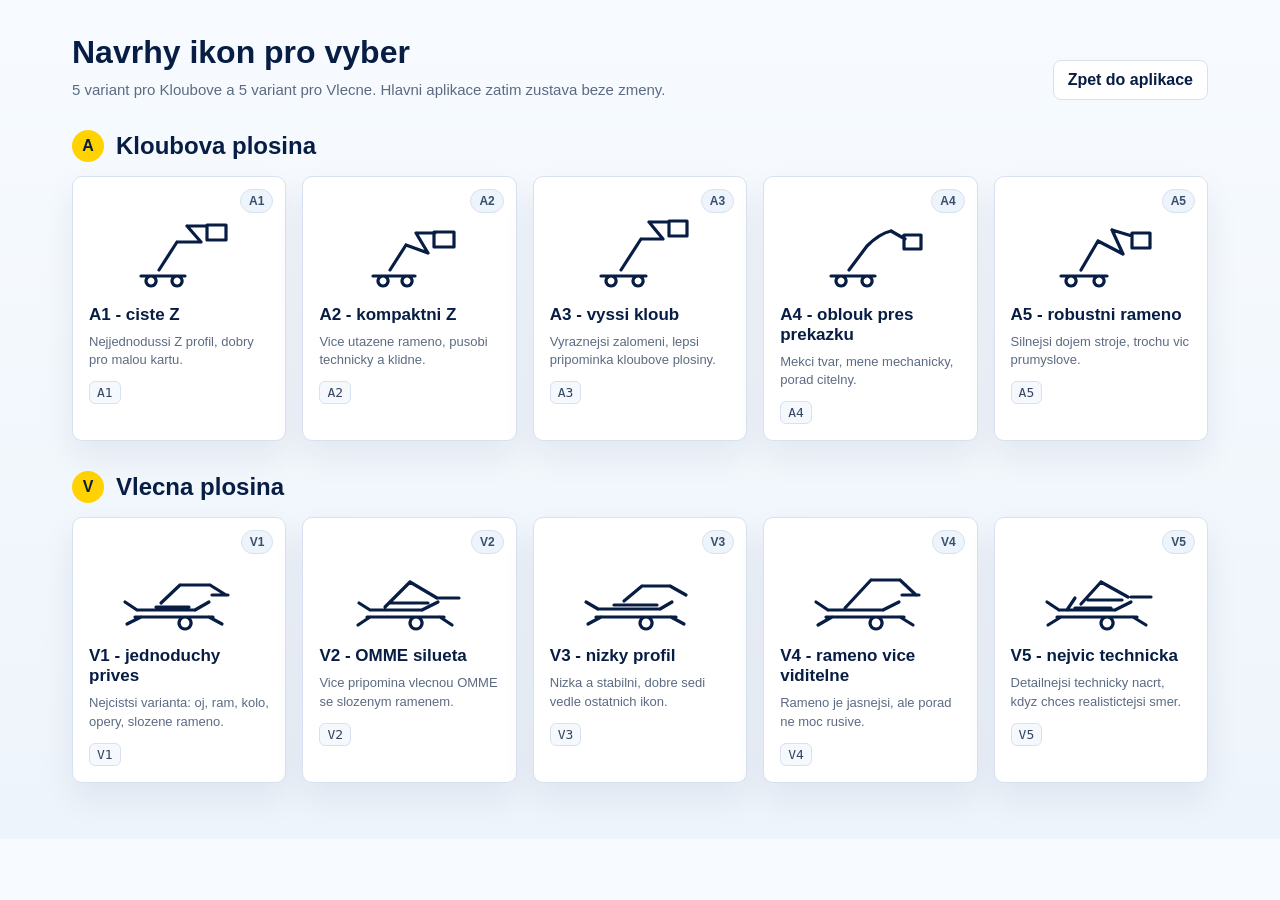
==== icon-variants.html @ 41672b5f "Add icon variant preview page" ====
<!doctype html>
<html lang="cs">
<head>
  <meta charset="utf-8">
  <meta name="viewport" content="width=device-width, initial-scale=1">
  <title>Navrhy ikon - vlecna a kloubova plosina</title>
  <style>
    :root { --ink:#071d44; --muted:#5c6b82; --line:#d7e1ef; --bg:#eef4fb; --card:#fff; --accent:#ffd200; }
    *{box-sizing:border-box} body{margin:0;font-family:Arial,Helvetica,sans-serif;background:linear-gradient(180deg,#f7fbff,#eef4fb);color:var(--ink);}
    main{max-width:1180px;margin:0 auto;padding:34px 22px 56px} header{display:flex;align-items:end;justify-content:space-between;gap:20px;margin-bottom:28px}
    h1{margin:0;font-size:32px;letter-spacing:0}.sub{margin:8px 0 0;color:var(--muted);font-size:15px}.back{color:var(--ink);font-weight:700;text-decoration:none;border:1px solid var(--line);background:#fff;border-radius:8px;padding:10px 14px}
    section{margin-top:30px}.section-head{display:flex;align-items:center;gap:12px;margin-bottom:14px}.badge{display:grid;place-items:center;width:32px;height:32px;border-radius:50%;background:var(--accent);font-weight:800}.section-head h2{margin:0;font-size:24px}
    .grid{display:grid;grid-template-columns:repeat(5,minmax(0,1fr));gap:16px}.card{position:relative;min-height:238px;border:1px solid var(--line);border-radius:10px;background:var(--card);padding:18px 16px 16px;box-shadow:0 16px 34px rgba(7,29,68,.07)}
    .tag{position:absolute;right:12px;top:12px;font-weight:800;font-size:12px;background:#eef4fb;border:1px solid var(--line);border-radius:999px;padding:4px 8px;color:#38506d}.icon{height:92px;display:grid;place-items:center;margin-top:8px}.icon svg{width:120px;height:90px;fill:none;stroke:var(--ink);stroke-width:3.2;stroke-linecap:round;stroke-linejoin:round}
    h3{margin:10px 0 8px;font-size:17px}p{margin:0;color:var(--muted);font-size:13px;line-height:1.4}code{display:inline-block;margin-top:12px;color:#33455f;background:#f5f8fc;border:1px solid var(--line);border-radius:6px;padding:3px 7px}
    @media(max-width:980px){.grid{grid-template-columns:repeat(2,minmax(0,1fr))}}@media(max-width:560px){header{display:block}.back{display:inline-block;margin-top:14px}.grid{grid-template-columns:1fr}}
  </style>
</head>
<body>
  <main>
    <header><div><h1>Navrhy ikon pro vyber</h1><p class="sub">5 variant pro Kloubove a 5 variant pro Vlecne. Hlavni aplikace zatim zustava beze zmeny.</p></div><a class="back" href="./">Zpet do aplikace</a></header>
    <section><div class="section-head"><span class="badge">A</span><h2>Kloubova plosina</h2></div><div class="grid"><article class="card"><div class="tag">A1</div><div class="icon"><svg viewBox="0 0 120 90" aria-hidden="true"><path d="M22 72h44M32 72a5 5 0 1 0 .1 0M58 72a5 5 0 1 0 .1 0M40 66l18-28M58 38h24M82 38L68 22M68 22h20M88 21h19v15H88z"/></svg></div><h3>A1 - ciste Z</h3><p>Nejjednodussi Z profil, dobry pro malou kartu.</p><code>A1</code></article><article class="card"><div class="tag">A2</div><div class="icon"><svg viewBox="0 0 120 90" aria-hidden="true"><path d="M23 72h42M33 72a5 5 0 1 0 .1 0M57 72a5 5 0 1 0 .1 0M40 66l16-25M56 41l22 8M78 49L66 29M66 29h19M84 28h20v15H84z"/></svg></div><h3>A2 - kompaktni Z</h3><p>Vice utazene rameno, pusobi technicky a klidne.</p><code>A2</code></article><article class="card"><div class="tag">A3</div><div class="icon"><svg viewBox="0 0 120 90" aria-hidden="true"><path d="M21 72h45M31 72a5 5 0 1 0 .1 0M58 72a5 5 0 1 0 .1 0M41 66l20-31M61 35h22M83 35L69 18M69 18h20M89 17h18v15H89z"/></svg></div><h3>A3 - vyssi kloub</h3><p>Vyraznejsi zalomeni, lepsi pripominka kloubove plosiny.</p><code>A3</code></article><article class="card"><div class="tag">A4</div><div class="icon"><svg viewBox="0 0 120 90" aria-hidden="true"><path d="M21 72h44M31 72a5 5 0 1 0 .1 0M57 72a5 5 0 1 0 .1 0M39 66l18-24M57 42c8-8 15-13 24-15M81 27l14 8M94 31h17v14H94z"/></svg></div><h3>A4 - oblouk pres prekazku</h3><p>Mekci tvar, mene mechanicky, porad citelny.</p><code>A4</code></article><article class="card"><div class="tag">A5</div><div class="icon"><svg viewBox="0 0 120 90" aria-hidden="true"><path d="M20 72h46M30 72a5 5 0 1 0 .1 0M58 72a5 5 0 1 0 .1 0M40 66l17-29M57 37l25 13M82 50L71 26M71 26l20 6M91 29h18v15H91z"/></svg></div><h3>A5 - robustni rameno</h3><p>Silnejsi dojem stroje, trochu vic prumyslove.</p><code>A5</code></article></div></section>
    <section><div class="section-head"><span class="badge">V</span><h2>Vlecna plosina</h2></div><div class="grid"><article class="card"><div class="tag">V1</div><div class="icon"><svg viewBox="0 0 120 90" aria-hidden="true"><path d="M16 72h78M66 72a6 6 0 1 0 .1 0M22 72l-14 7M90 72l13 7M18 65h58M18 65l-12-8M76 65l14-8M37 62h33M42 58l19-18M61 40h30M91 40l16 10M93 50h16"/></svg></div><h3>V1 - jednoduchy prives</h3><p>Nejcistsi varianta: oj, ram, kolo, opery, slozene rameno.</p><code>V1</code></article><article class="card"><div class="tag">V2</div><div class="icon"><svg viewBox="0 0 120 90" aria-hidden="true"><path d="M17 72h77M66 72a6 6 0 1 0 .1 0M20 72l-12 8M90 72l12 8M20 65h52M20 65l-11-7M72 65l16-8M35 62l25-25M60 37l27 16M40 58h38M87 53h22"/></svg></div><h3>V2 - OMME silueta</h3><p>Vice pripomina vlecnou OMME se slozenym ramenem.</p><code>V2</code></article><article class="card"><div class="tag">V3</div><div class="icon"><svg viewBox="0 0 120 90" aria-hidden="true"><path d="M16 72h80M66 72a6 6 0 1 0 .1 0M21 72l-13 7M91 72l13 7M18 64h62M18 64l-12-7M80 64l12-7M34 60h43M44 56l18-15M62 41h28M90 41l16 9"/></svg></div><h3>V3 - nizky profil</h3><p>Nizka a stabilni, dobre sedi vedle ostatnich ikon.</p><code>V3</code></article><article class="card"><div class="tag">V4</div><div class="icon"><svg viewBox="0 0 120 90" aria-hidden="true"><path d="M16 72h78M66 72a6 6 0 1 0 .1 0M22 72l-14 8M90 72l13 8M18 65h55M18 65l-12-8M73 65l16-8M35 63l26-28M61 35h29M90 35l16 15M92 50h17"/></svg></div><h3>V4 - rameno vice viditelne</h3><p>Rameno je jasnejsi, ale porad ne moc rusive.</p><code>V4</code></article><article class="card"><div class="tag">V5</div><div class="icon"><svg viewBox="0 0 120 90" aria-hidden="true"><path d="M16 72h80M66 72a6 6 0 1 0 .1 0M20 72l-13 8M92 72l13 8M18 65h56M18 65l-12-8M74 65l16-8M34 63h36M40 59l20-22M60 37l27 15M47 55h34M90 52h20M26 65l8-12"/></svg></div><h3>V5 - nejvic technicka</h3><p>Detailnejsi technicky nacrt, kdyz chces realistictejsi smer.</p><code>V5</code></article></div></section>
  </main>
</body>
</html>
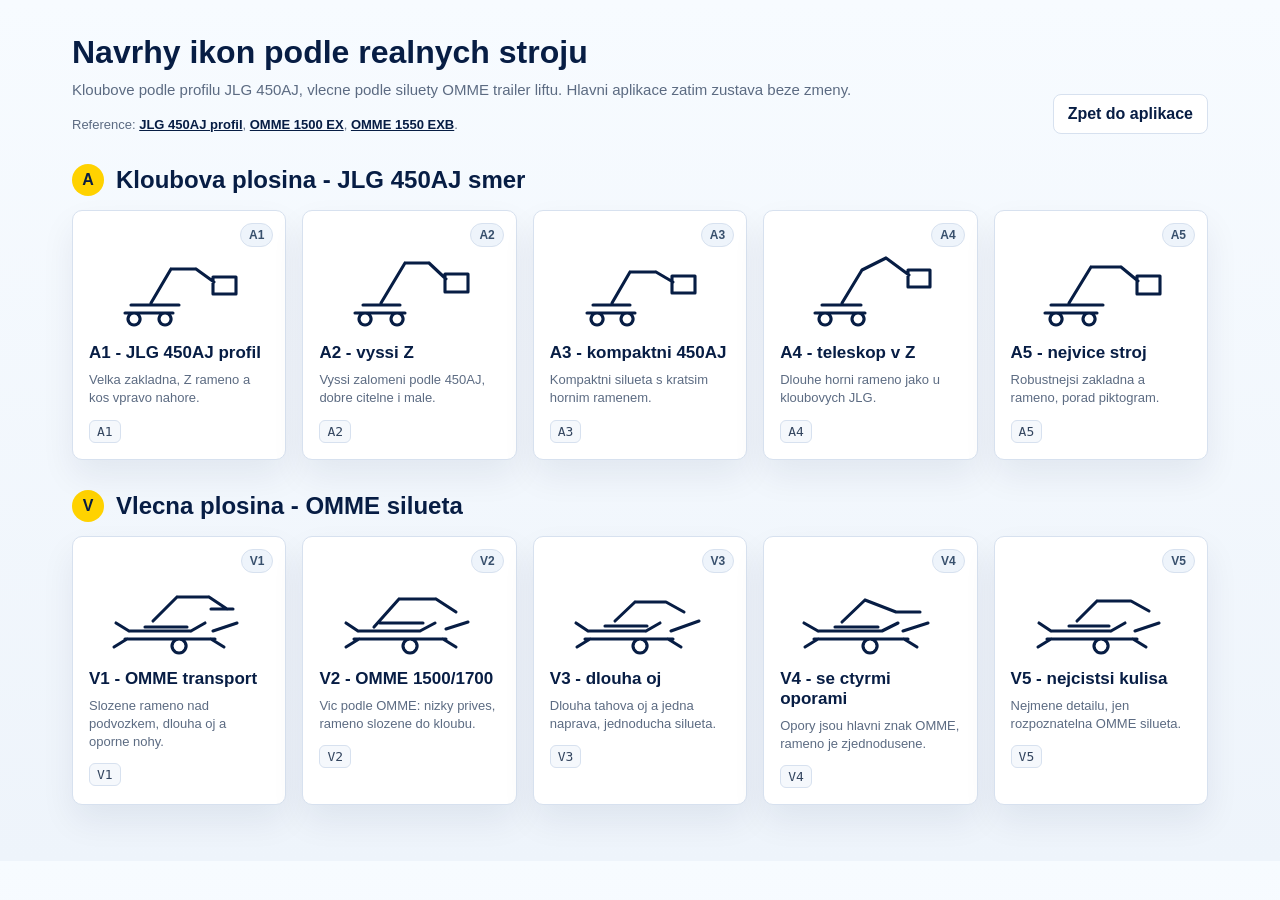
==== commit 7f573b71: "Update icon variants from real lift silhouettes" ====
--- a/icon-variants.html
+++ b/icon-variants.html
@@ -3,24 +3,25 @@
 <head>
   <meta charset="utf-8">
   <meta name="viewport" content="width=device-width, initial-scale=1">
-  <title>Navrhy ikon - vlecna a kloubova plosina</title>
+  <title>Navrhy ikon - OMME a JLG 450AJ</title>
   <style>
     :root { --ink:#071d44; --muted:#5c6b82; --line:#d7e1ef; --bg:#eef4fb; --card:#fff; --accent:#ffd200; }
     *{box-sizing:border-box} body{margin:0;font-family:Arial,Helvetica,sans-serif;background:linear-gradient(180deg,#f7fbff,#eef4fb);color:var(--ink);}
     main{max-width:1180px;margin:0 auto;padding:34px 22px 56px} header{display:flex;align-items:end;justify-content:space-between;gap:20px;margin-bottom:28px}
     h1{margin:0;font-size:32px;letter-spacing:0}.sub{margin:8px 0 0;color:var(--muted);font-size:15px}.back{color:var(--ink);font-weight:700;text-decoration:none;border:1px solid var(--line);background:#fff;border-radius:8px;padding:10px 14px}
     section{margin-top:30px}.section-head{display:flex;align-items:center;gap:12px;margin-bottom:14px}.badge{display:grid;place-items:center;width:32px;height:32px;border-radius:50%;background:var(--accent);font-weight:800}.section-head h2{margin:0;font-size:24px}
-    .grid{display:grid;grid-template-columns:repeat(5,minmax(0,1fr));gap:16px}.card{position:relative;min-height:238px;border:1px solid var(--line);border-radius:10px;background:var(--card);padding:18px 16px 16px;box-shadow:0 16px 34px rgba(7,29,68,.07)}
-    .tag{position:absolute;right:12px;top:12px;font-weight:800;font-size:12px;background:#eef4fb;border:1px solid var(--line);border-radius:999px;padding:4px 8px;color:#38506d}.icon{height:92px;display:grid;place-items:center;margin-top:8px}.icon svg{width:120px;height:90px;fill:none;stroke:var(--ink);stroke-width:3.2;stroke-linecap:round;stroke-linejoin:round}
+    .grid{display:grid;grid-template-columns:repeat(5,minmax(0,1fr));gap:16px}.card{position:relative;min-height:246px;border:1px solid var(--line);border-radius:10px;background:var(--card);padding:18px 16px 16px;box-shadow:0 16px 34px rgba(7,29,68,.07)}
+    .tag{position:absolute;right:12px;top:12px;font-weight:800;font-size:12px;background:#eef4fb;border:1px solid var(--line);border-radius:999px;padding:4px 8px;color:#38506d}.icon{height:96px;display:grid;place-items:center;margin-top:8px}.icon svg{width:140px;height:96px;fill:none;stroke:var(--ink);stroke-width:3.1;stroke-linecap:round;stroke-linejoin:round}
     h3{margin:10px 0 8px;font-size:17px}p{margin:0;color:var(--muted);font-size:13px;line-height:1.4}code{display:inline-block;margin-top:12px;color:#33455f;background:#f5f8fc;border:1px solid var(--line);border-radius:6px;padding:3px 7px}
+    .refs{margin-top:16px;color:var(--muted);font-size:13px;line-height:1.4}.refs a{color:var(--ink);font-weight:700}
     @media(max-width:980px){.grid{grid-template-columns:repeat(2,minmax(0,1fr))}}@media(max-width:560px){header{display:block}.back{display:inline-block;margin-top:14px}.grid{grid-template-columns:1fr}}
   </style>
 </head>
 <body>
   <main>
-    <header><div><h1>Navrhy ikon pro vyber</h1><p class="sub">5 variant pro Kloubove a 5 variant pro Vlecne. Hlavni aplikace zatim zustava beze zmeny.</p></div><a class="back" href="./">Zpet do aplikace</a></header>
-    <section><div class="section-head"><span class="badge">A</span><h2>Kloubova plosina</h2></div><div class="grid"><article class="card"><div class="tag">A1</div><div class="icon"><svg viewBox="0 0 120 90" aria-hidden="true"><path d="M22 72h44M32 72a5 5 0 1 0 .1 0M58 72a5 5 0 1 0 .1 0M40 66l18-28M58 38h24M82 38L68 22M68 22h20M88 21h19v15H88z"/></svg></div><h3>A1 - ciste Z</h3><p>Nejjednodussi Z profil, dobry pro malou kartu.</p><code>A1</code></article><article class="card"><div class="tag">A2</div><div class="icon"><svg viewBox="0 0 120 90" aria-hidden="true"><path d="M23 72h42M33 72a5 5 0 1 0 .1 0M57 72a5 5 0 1 0 .1 0M40 66l16-25M56 41l22 8M78 49L66 29M66 29h19M84 28h20v15H84z"/></svg></div><h3>A2 - kompaktni Z</h3><p>Vice utazene rameno, pusobi technicky a klidne.</p><code>A2</code></article><article class="card"><div class="tag">A3</div><div class="icon"><svg viewBox="0 0 120 90" aria-hidden="true"><path d="M21 72h45M31 72a5 5 0 1 0 .1 0M58 72a5 5 0 1 0 .1 0M41 66l20-31M61 35h22M83 35L69 18M69 18h20M89 17h18v15H89z"/></svg></div><h3>A3 - vyssi kloub</h3><p>Vyraznejsi zalomeni, lepsi pripominka kloubove plosiny.</p><code>A3</code></article><article class="card"><div class="tag">A4</div><div class="icon"><svg viewBox="0 0 120 90" aria-hidden="true"><path d="M21 72h44M31 72a5 5 0 1 0 .1 0M57 72a5 5 0 1 0 .1 0M39 66l18-24M57 42c8-8 15-13 24-15M81 27l14 8M94 31h17v14H94z"/></svg></div><h3>A4 - oblouk pres prekazku</h3><p>Mekci tvar, mene mechanicky, porad citelny.</p><code>A4</code></article><article class="card"><div class="tag">A5</div><div class="icon"><svg viewBox="0 0 120 90" aria-hidden="true"><path d="M20 72h46M30 72a5 5 0 1 0 .1 0M58 72a5 5 0 1 0 .1 0M40 66l17-29M57 37l25 13M82 50L71 26M71 26l20 6M91 29h18v15H91z"/></svg></div><h3>A5 - robustni rameno</h3><p>Silnejsi dojem stroje, trochu vic prumyslove.</p><code>A5</code></article></div></section>
-    <section><div class="section-head"><span class="badge">V</span><h2>Vlecna plosina</h2></div><div class="grid"><article class="card"><div class="tag">V1</div><div class="icon"><svg viewBox="0 0 120 90" aria-hidden="true"><path d="M16 72h78M66 72a6 6 0 1 0 .1 0M22 72l-14 7M90 72l13 7M18 65h58M18 65l-12-8M76 65l14-8M37 62h33M42 58l19-18M61 40h30M91 40l16 10M93 50h16"/></svg></div><h3>V1 - jednoduchy prives</h3><p>Nejcistsi varianta: oj, ram, kolo, opery, slozene rameno.</p><code>V1</code></article><article class="card"><div class="tag">V2</div><div class="icon"><svg viewBox="0 0 120 90" aria-hidden="true"><path d="M17 72h77M66 72a6 6 0 1 0 .1 0M20 72l-12 8M90 72l12 8M20 65h52M20 65l-11-7M72 65l16-8M35 62l25-25M60 37l27 16M40 58h38M87 53h22"/></svg></div><h3>V2 - OMME silueta</h3><p>Vice pripomina vlecnou OMME se slozenym ramenem.</p><code>V2</code></article><article class="card"><div class="tag">V3</div><div class="icon"><svg viewBox="0 0 120 90" aria-hidden="true"><path d="M16 72h80M66 72a6 6 0 1 0 .1 0M21 72l-13 7M91 72l13 7M18 64h62M18 64l-12-7M80 64l12-7M34 60h43M44 56l18-15M62 41h28M90 41l16 9"/></svg></div><h3>V3 - nizky profil</h3><p>Nizka a stabilni, dobre sedi vedle ostatnich ikon.</p><code>V3</code></article><article class="card"><div class="tag">V4</div><div class="icon"><svg viewBox="0 0 120 90" aria-hidden="true"><path d="M16 72h78M66 72a6 6 0 1 0 .1 0M22 72l-14 8M90 72l13 8M18 65h55M18 65l-12-8M73 65l16-8M35 63l26-28M61 35h29M90 35l16 15M92 50h17"/></svg></div><h3>V4 - rameno vice viditelne</h3><p>Rameno je jasnejsi, ale porad ne moc rusive.</p><code>V4</code></article><article class="card"><div class="tag">V5</div><div class="icon"><svg viewBox="0 0 120 90" aria-hidden="true"><path d="M16 72h80M66 72a6 6 0 1 0 .1 0M20 72l-13 8M92 72l13 8M18 65h56M18 65l-12-8M74 65l16-8M34 63h36M40 59l20-22M60 37l27 15M47 55h34M90 52h20M26 65l8-12"/></svg></div><h3>V5 - nejvic technicka</h3><p>Detailnejsi technicky nacrt, kdyz chces realistictejsi smer.</p><code>V5</code></article></div></section>
+    <header><div><h1>Navrhy ikon podle realnych stroju</h1><p class="sub">Kloubove podle profilu JLG 450AJ, vlecne podle siluety OMME trailer liftu. Hlavni aplikace zatim zustava beze zmeny.</p><p class="refs">Reference: <a href="https://lift-iq.eu/machines/scissor-lift-jlg-450aj">JLG 450AJ profil</a>, <a href="https://www.ommelift.com/gallery/pictures/trailer-lifts/1500-ex">OMME 1500 EX</a>, <a href="https://altimaskiner.dk/omme-1550-exb15m-trailerlift/694318.html">OMME 1550 EXB</a>.</p></div><a class="back" href="./">Zpet do aplikace</a></header>
+    <section><div class="section-head"><span class="badge">A</span><h2>Kloubova plosina - JLG 450AJ smer</h2></div><div class="grid"><article class="card"><div class="tag">A1</div><div class="icon"><svg viewBox="0 0 140 96" aria-hidden="true"><path d="M16 76h48M25 76a6 6 0 1 0 .1 0M56 76a6 6 0 1 0 .1 0M22 68h38M42 66l20-34M62 32h25M87 32l18 13M104 40h23v17h-23zM60 68h10"/></svg></div><h3>A1 - JLG 450AJ profil</h3><p>Velka zakladna, Z rameno a kos vpravo nahore.</p><code>A1</code></article><article class="card"><div class="tag">A2</div><div class="icon"><svg viewBox="0 0 140 96" aria-hidden="true"><path d="M15 76h50M25 76a6 6 0 1 0 .1 0M57 76a6 6 0 1 0 .1 0M23 68h37M41 66l24-40M65 26h24M89 26l17 16M105 37h23v18h-23z"/></svg></div><h3>A2 - vyssi Z</h3><p>Vyssi zalomeni podle 450AJ, dobre citelne i male.</p><code>A2</code></article><article class="card"><div class="tag">A3</div><div class="icon"><svg viewBox="0 0 140 96" aria-hidden="true"><path d="M17 76h48M27 76a6 6 0 1 0 .1 0M57 76a6 6 0 1 0 .1 0M23 68h37M42 66l18-31M60 35h26M86 35l17 10M102 39h23v17h-23z"/></svg></div><h3>A3 - kompaktni 450AJ</h3><p>Kompaktni silueta s kratsim hornim ramenem.</p><code>A3</code></article><article class="card"><div class="tag">A4</div><div class="icon"><svg viewBox="0 0 140 96" aria-hidden="true"><path d="M15 76h50M25 76a6 6 0 1 0 .1 0M58 76a6 6 0 1 0 .1 0M22 68h39M42 66l20-33M62 33l24-12M86 21l23 17M108 33h22v17h-22z"/></svg></div><h3>A4 - teleskop v Z</h3><p>Dlouhe horni rameno jako u kloubovych JLG.</p><code>A4</code></article><article class="card"><div class="tag">A5</div><div class="icon"><svg viewBox="0 0 140 96" aria-hidden="true"><path d="M14 76h52M25 76a6 6 0 1 0 .1 0M58 76a6 6 0 1 0 .1 0M20 68h42M38 66l22-36M60 30h30M90 30l17 14M106 39h23v18h-23zM62 68h10"/></svg></div><h3>A5 - nejvice stroj</h3><p>Robustnejsi zakladna a rameno, porad piktogram.</p><code>A5</code></article></div></section>
+    <section><div class="section-head"><span class="badge">V</span><h2>Vlecna plosina - OMME silueta</h2></div><div class="grid"><article class="card"><div class="tag">V1</div><div class="icon"><svg viewBox="0 0 140 96" aria-hidden="true"><path d="M16 76h90M70 76a7 7 0 1 0 .1 0M18 76l-13 8M102 76l13 8M20 68h62M20 68l-13-8M82 68l14-8M36 64h42M44 58l24-24M68 34h32M100 34l18 12M102 46h22M104 68l24-8"/></svg></div><h3>V1 - OMME transport</h3><p>Slozene rameno nad podvozkem, dlouha oj a oporne nohy.</p><code>V1</code></article><article class="card"><div class="tag">V2</div><div class="icon"><svg viewBox="0 0 140 96" aria-hidden="true"><path d="M14 76h92M70 76a7 7 0 1 0 .1 0M19 76l-13 8M103 76l13 8M18 68h62M18 68l-12-8M80 68l15-8M34 64l25-28M59 36h37M96 36l20 13M40 60h43M106 66l22-7"/></svg></div><h3>V2 - OMME 1500/1700</h3><p>Vic podle OMME: nizky prives, rameno slozene do kloubu.</p><code>V2</code></article><article class="card"><div class="tag">V3</div><div class="icon"><svg viewBox="0 0 140 96" aria-hidden="true"><path d="M15 76h88M70 76a7 7 0 1 0 .1 0M20 76l-13 8M98 76l13 8M18 68h58M18 68l-12-8M76 68l14-8M35 63h42M45 58l20-19M65 39h31M96 39l18 10M101 68l28-10"/></svg></div><h3>V3 - dlouha oj</h3><p>Dlouha tahova oj a jedna naprava, jednoducha silueta.</p><code>V3</code></article><article class="card"><div class="tag">V4</div><div class="icon"><svg viewBox="0 0 140 96" aria-hidden="true"><path d="M14 76h94M70 76a7 7 0 1 0 .1 0M18 76l-13 8M104 76l13 8M18 68h64M18 68l-14-8M82 68l16-8M35 64h43M42 59l23-22M65 37l31 12M96 49h24M103 68l25-8"/></svg></div><h3>V4 - se ctyrmi oporami</h3><p>Opory jsou hlavni znak OMME, rameno je zjednodusene.</p><code>V4</code></article><article class="card"><div class="tag">V5</div><div class="icon"><svg viewBox="0 0 140 96" aria-hidden="true"><path d="M16 76h90M70 76a7 7 0 1 0 .1 0M20 76l-13 8M102 76l13 8M20 68h60M20 68l-12-8M80 68l14-8M38 63h40M46 58l20-20M66 38h34M100 38l18 10M104 68l24-8"/></svg></div><h3>V5 - nejcistsi kulisa</h3><p>Nejmene detailu, jen rozpoznatelna OMME silueta.</p><code>V5</code></article></div></section>
   </main>
 </body>
 </html>
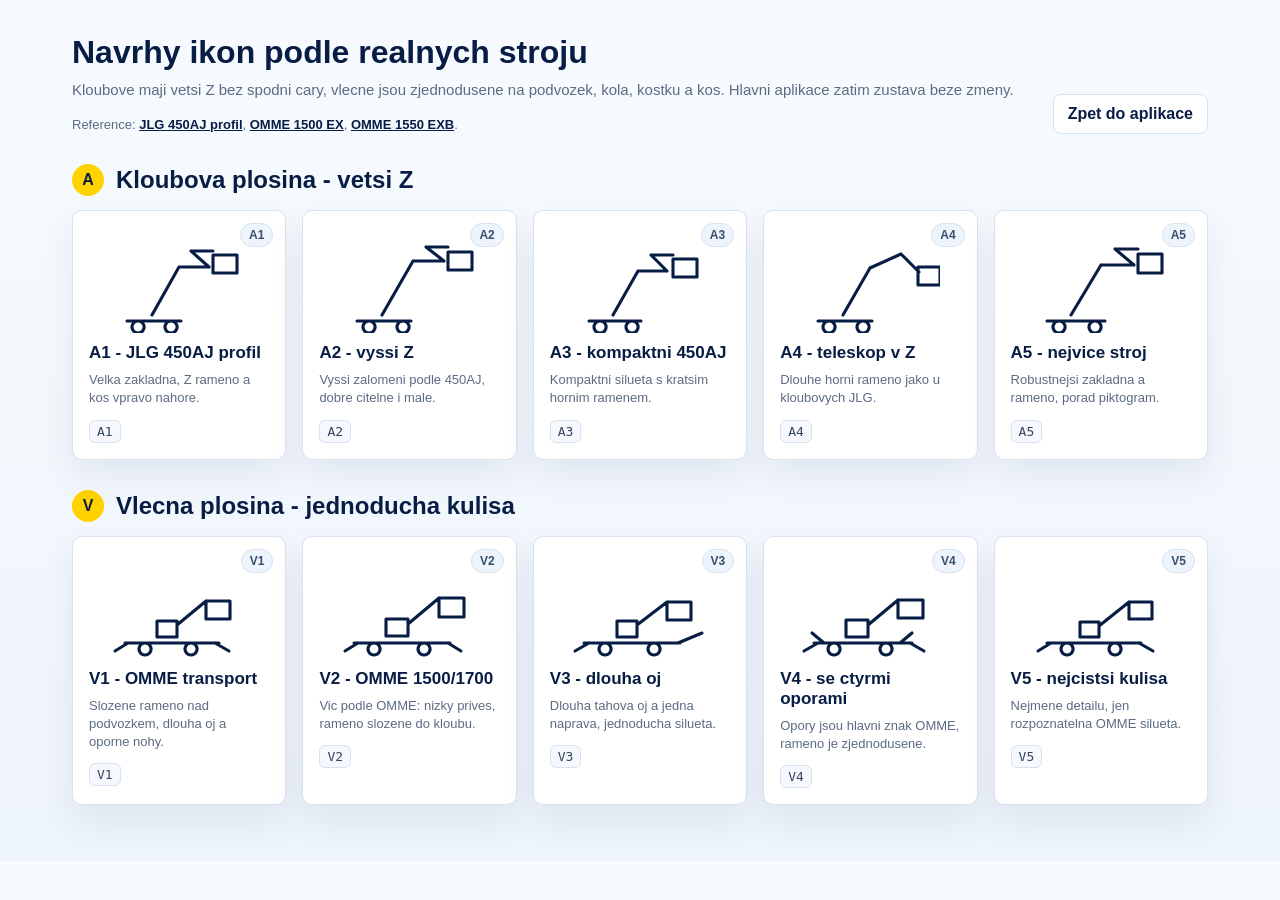
==== commit b3f6e25d: "Revise icon variants per silhouette feedback" ====
--- a/icon-variants.html
+++ b/icon-variants.html
@@ -19,9 +19,9 @@
 </head>
 <body>
   <main>
-    <header><div><h1>Navrhy ikon podle realnych stroju</h1><p class="sub">Kloubove podle profilu JLG 450AJ, vlecne podle siluety OMME trailer liftu. Hlavni aplikace zatim zustava beze zmeny.</p><p class="refs">Reference: <a href="https://lift-iq.eu/machines/scissor-lift-jlg-450aj">JLG 450AJ profil</a>, <a href="https://www.ommelift.com/gallery/pictures/trailer-lifts/1500-ex">OMME 1500 EX</a>, <a href="https://altimaskiner.dk/omme-1550-exb15m-trailerlift/694318.html">OMME 1550 EXB</a>.</p></div><a class="back" href="./">Zpet do aplikace</a></header>
-    <section><div class="section-head"><span class="badge">A</span><h2>Kloubova plosina - JLG 450AJ smer</h2></div><div class="grid"><article class="card"><div class="tag">A1</div><div class="icon"><svg viewBox="0 0 140 96" aria-hidden="true"><path d="M16 76h48M25 76a6 6 0 1 0 .1 0M56 76a6 6 0 1 0 .1 0M22 68h38M42 66l20-34M62 32h25M87 32l18 13M104 40h23v17h-23zM60 68h10"/></svg></div><h3>A1 - JLG 450AJ profil</h3><p>Velka zakladna, Z rameno a kos vpravo nahore.</p><code>A1</code></article><article class="card"><div class="tag">A2</div><div class="icon"><svg viewBox="0 0 140 96" aria-hidden="true"><path d="M15 76h50M25 76a6 6 0 1 0 .1 0M57 76a6 6 0 1 0 .1 0M23 68h37M41 66l24-40M65 26h24M89 26l17 16M105 37h23v18h-23z"/></svg></div><h3>A2 - vyssi Z</h3><p>Vyssi zalomeni podle 450AJ, dobre citelne i male.</p><code>A2</code></article><article class="card"><div class="tag">A3</div><div class="icon"><svg viewBox="0 0 140 96" aria-hidden="true"><path d="M17 76h48M27 76a6 6 0 1 0 .1 0M57 76a6 6 0 1 0 .1 0M23 68h37M42 66l18-31M60 35h26M86 35l17 10M102 39h23v17h-23z"/></svg></div><h3>A3 - kompaktni 450AJ</h3><p>Kompaktni silueta s kratsim hornim ramenem.</p><code>A3</code></article><article class="card"><div class="tag">A4</div><div class="icon"><svg viewBox="0 0 140 96" aria-hidden="true"><path d="M15 76h50M25 76a6 6 0 1 0 .1 0M58 76a6 6 0 1 0 .1 0M22 68h39M42 66l20-33M62 33l24-12M86 21l23 17M108 33h22v17h-22z"/></svg></div><h3>A4 - teleskop v Z</h3><p>Dlouhe horni rameno jako u kloubovych JLG.</p><code>A4</code></article><article class="card"><div class="tag">A5</div><div class="icon"><svg viewBox="0 0 140 96" aria-hidden="true"><path d="M14 76h52M25 76a6 6 0 1 0 .1 0M58 76a6 6 0 1 0 .1 0M20 68h42M38 66l22-36M60 30h30M90 30l17 14M106 39h23v18h-23zM62 68h10"/></svg></div><h3>A5 - nejvice stroj</h3><p>Robustnejsi zakladna a rameno, porad piktogram.</p><code>A5</code></article></div></section>
-    <section><div class="section-head"><span class="badge">V</span><h2>Vlecna plosina - OMME silueta</h2></div><div class="grid"><article class="card"><div class="tag">V1</div><div class="icon"><svg viewBox="0 0 140 96" aria-hidden="true"><path d="M16 76h90M70 76a7 7 0 1 0 .1 0M18 76l-13 8M102 76l13 8M20 68h62M20 68l-13-8M82 68l14-8M36 64h42M44 58l24-24M68 34h32M100 34l18 12M102 46h22M104 68l24-8"/></svg></div><h3>V1 - OMME transport</h3><p>Slozene rameno nad podvozkem, dlouha oj a oporne nohy.</p><code>V1</code></article><article class="card"><div class="tag">V2</div><div class="icon"><svg viewBox="0 0 140 96" aria-hidden="true"><path d="M14 76h92M70 76a7 7 0 1 0 .1 0M19 76l-13 8M103 76l13 8M18 68h62M18 68l-12-8M80 68l15-8M34 64l25-28M59 36h37M96 36l20 13M40 60h43M106 66l22-7"/></svg></div><h3>V2 - OMME 1500/1700</h3><p>Vic podle OMME: nizky prives, rameno slozene do kloubu.</p><code>V2</code></article><article class="card"><div class="tag">V3</div><div class="icon"><svg viewBox="0 0 140 96" aria-hidden="true"><path d="M15 76h88M70 76a7 7 0 1 0 .1 0M20 76l-13 8M98 76l13 8M18 68h58M18 68l-12-8M76 68l14-8M35 63h42M45 58l20-19M65 39h31M96 39l18 10M101 68l28-10"/></svg></div><h3>V3 - dlouha oj</h3><p>Dlouha tahova oj a jedna naprava, jednoducha silueta.</p><code>V3</code></article><article class="card"><div class="tag">V4</div><div class="icon"><svg viewBox="0 0 140 96" aria-hidden="true"><path d="M14 76h94M70 76a7 7 0 1 0 .1 0M18 76l-13 8M104 76l13 8M18 68h64M18 68l-14-8M82 68l16-8M35 64h43M42 59l23-22M65 37l31 12M96 49h24M103 68l25-8"/></svg></div><h3>V4 - se ctyrmi oporami</h3><p>Opory jsou hlavni znak OMME, rameno je zjednodusene.</p><code>V4</code></article><article class="card"><div class="tag">V5</div><div class="icon"><svg viewBox="0 0 140 96" aria-hidden="true"><path d="M16 76h90M70 76a7 7 0 1 0 .1 0M20 76l-13 8M102 76l13 8M20 68h60M20 68l-12-8M80 68l14-8M38 63h40M46 58l20-20M66 38h34M100 38l18 10M104 68l24-8"/></svg></div><h3>V5 - nejcistsi kulisa</h3><p>Nejmene detailu, jen rozpoznatelna OMME silueta.</p><code>V5</code></article></div></section>
+    <header><div><h1>Navrhy ikon podle realnych stroju</h1><p class="sub">Kloubove maji vetsi Z bez spodni cary, vlecne jsou zjednodusene na podvozek, kola, kostku a kos. Hlavni aplikace zatim zustava beze zmeny.</p><p class="refs">Reference: <a href="https://lift-iq.eu/machines/scissor-lift-jlg-450aj">JLG 450AJ profil</a>, <a href="https://www.ommelift.com/gallery/pictures/trailer-lifts/1500-ex">OMME 1500 EX</a>, <a href="https://altimaskiner.dk/omme-1550-exb15m-trailerlift/694318.html">OMME 1550 EXB</a>.</p></div><a class="back" href="./">Zpet do aplikace</a></header>
+    <section><div class="section-head"><span class="badge">A</span><h2>Kloubova plosina - vetsi Z</h2></div><div class="grid"><article class="card"><div class="tag">A1</div><div class="icon"><svg viewBox="0 0 140 96" aria-hidden="true"><path d="M18 84h54M29 84a6 6 0 1 0 .1 0M62 84a6 6 0 1 0 .1 0M43 78l27-48M70 30h30M100 30L82 14M82 14h22M104 18h24v18h-24z"/></svg></div><h3>A1 - JLG 450AJ profil</h3><p>Velka zakladna, Z rameno a kos vpravo nahore.</p><code>A1</code></article><article class="card"><div class="tag">A2</div><div class="icon"><svg viewBox="0 0 140 96" aria-hidden="true"><path d="M17 84h54M29 84a6 6 0 1 0 .1 0M63 84a6 6 0 1 0 .1 0M42 78l31-54M73 24h31M104 24L86 10M86 10h22M108 15h24v18h-24z"/></svg></div><h3>A2 - vyssi Z</h3><p>Vyssi zalomeni podle 450AJ, dobre citelne i male.</p><code>A2</code></article><article class="card"><div class="tag">A3</div><div class="icon"><svg viewBox="0 0 140 96" aria-hidden="true"><path d="M19 84h52M30 84a6 6 0 1 0 .1 0M62 84a6 6 0 1 0 .1 0M43 78l25-44M68 34h29M97 34L81 18M81 18h22M103 22h24v18h-24z"/></svg></div><h3>A3 - kompaktni 450AJ</h3><p>Kompaktni silueta s kratsim hornim ramenem.</p><code>A3</code></article><article class="card"><div class="tag">A4</div><div class="icon"><svg viewBox="0 0 140 96" aria-hidden="true"><path d="M18 84h54M29 84a6 6 0 1 0 .1 0M63 84a6 6 0 1 0 .1 0M43 78l27-47M70 31l31-14M101 17l18 18M118 30h22v18h-22z"/></svg></div><h3>A4 - teleskop v Z</h3><p>Dlouhe horni rameno jako u kloubovych JLG.</p><code>A4</code></article><article class="card"><div class="tag">A5</div><div class="icon"><svg viewBox="0 0 140 96" aria-hidden="true"><path d="M16 84h58M28 84a6 6 0 1 0 .1 0M64 84a6 6 0 1 0 .1 0M40 78l30-50M70 28h33M103 28L84 12M84 12h23M107 17h24v19h-24z"/></svg></div><h3>A5 - nejvice stroj</h3><p>Robustnejsi zakladna a rameno, porad piktogram.</p><code>A5</code></article></div></section>
+    <section><div class="section-head"><span class="badge">V</span><h2>Vlecna plosina - jednoducha kulisa</h2></div><div class="grid"><article class="card"><div class="tag">V1</div><div class="icon"><svg viewBox="0 0 140 96" aria-hidden="true"><path d="M16 80h94M36 80a6 6 0 1 0 .1 0M82 80a6 6 0 1 0 .1 0M19 80l-13 8M106 80l14 8M48 58h20v16H48zM68 62l29-24M97 38h24v18H97z"/></svg></div><h3>V1 - OMME transport</h3><p>Slozene rameno nad podvozkem, dlouha oj a oporne nohy.</p><code>V1</code></article><article class="card"><div class="tag">V2</div><div class="icon"><svg viewBox="0 0 140 96" aria-hidden="true"><path d="M14 80h96M34 80a6 6 0 1 0 .1 0M84 80a6 6 0 1 0 .1 0M18 80l-13 8M108 80l13 8M46 56h22v17H46zM68 61l31-26M99 35h25v19H99z"/></svg></div><h3>V2 - OMME 1500/1700</h3><p>Vic podle OMME: nizky prives, rameno slozene do kloubu.</p><code>V2</code></article><article class="card"><div class="tag">V3</div><div class="icon"><svg viewBox="0 0 140 96" aria-hidden="true"><path d="M14 80h96M35 80a6 6 0 1 0 .1 0M84 80a6 6 0 1 0 .1 0M19 80l-14 8M108 80l24-10M47 58h20v16H47zM67 62l30-23M97 39h24v18H97z"/></svg></div><h3>V3 - dlouha oj</h3><p>Dlouha tahova oj a jedna naprava, jednoducha silueta.</p><code>V3</code></article><article class="card"><div class="tag">V4</div><div class="icon"><svg viewBox="0 0 140 96" aria-hidden="true"><path d="M14 80h98M34 80a6 6 0 1 0 .1 0M86 80a6 6 0 1 0 .1 0M18 80l-14 8M110 80l14 8M46 57h22v17H46zM68 62l30-25M98 37h25v18H98zM24 80l-12-10M100 80l12-10"/></svg></div><h3>V4 - se ctyrmi oporami</h3><p>Opory jsou hlavni znak OMME, rameno je zjednodusene.</p><code>V4</code></article><article class="card"><div class="tag">V5</div><div class="icon"><svg viewBox="0 0 140 96" aria-hidden="true"><path d="M16 80h94M36 80a6 6 0 1 0 .1 0M84 80a6 6 0 1 0 .1 0M20 80l-13 8M108 80l14 8M49 59h19v15H49zM68 63l30-24M98 39h23v17H98z"/></svg></div><h3>V5 - nejcistsi kulisa</h3><p>Nejmene detailu, jen rozpoznatelna OMME silueta.</p><code>V5</code></article></div></section>
   </main>
 </body>
 </html>
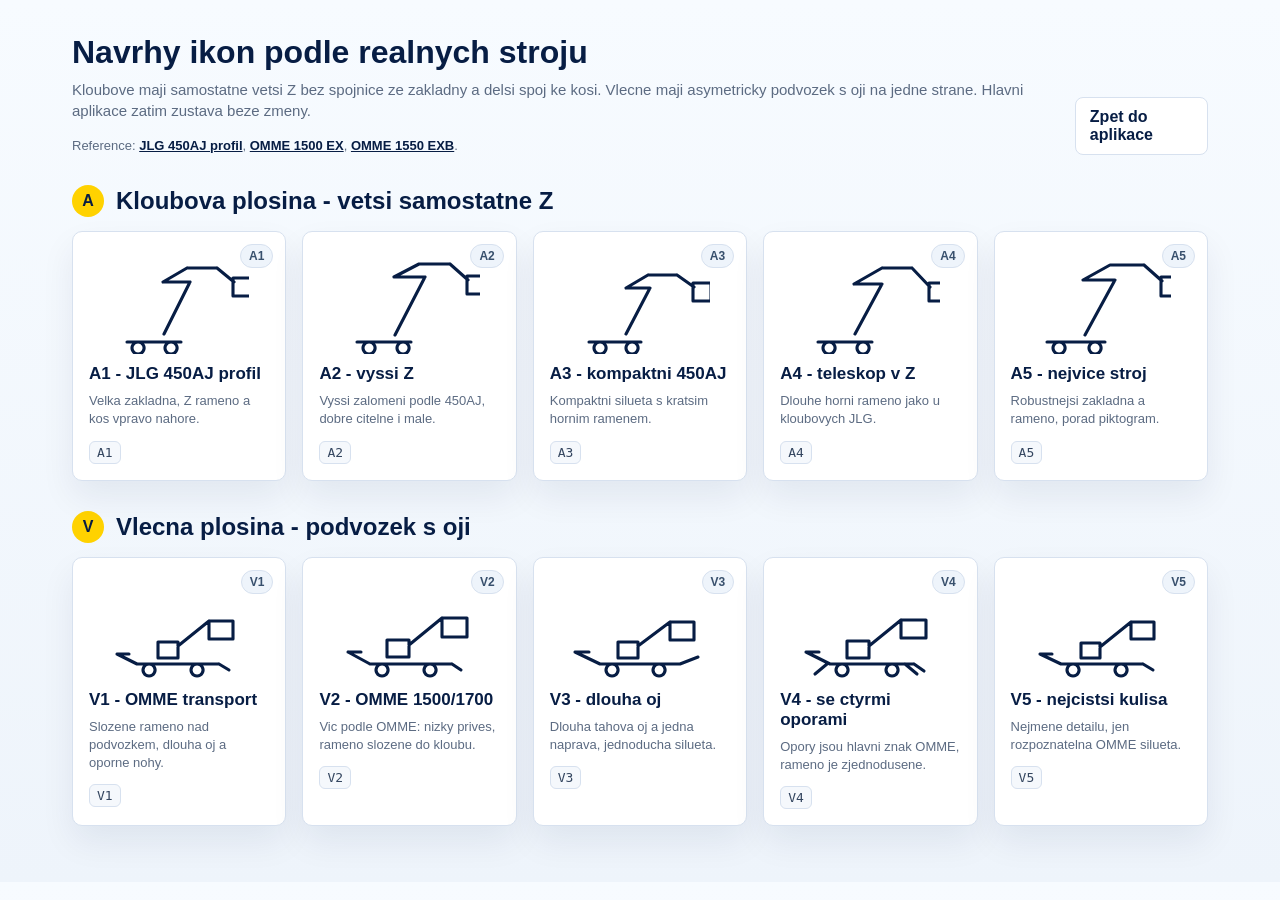
==== commit 7923f158: "Adjust icon variants for Z arm and trailer hitch" ====
--- a/icon-variants.html
+++ b/icon-variants.html
@@ -19,9 +19,9 @@
 </head>
 <body>
   <main>
-    <header><div><h1>Navrhy ikon podle realnych stroju</h1><p class="sub">Kloubove maji vetsi Z bez spodni cary, vlecne jsou zjednodusene na podvozek, kola, kostku a kos. Hlavni aplikace zatim zustava beze zmeny.</p><p class="refs">Reference: <a href="https://lift-iq.eu/machines/scissor-lift-jlg-450aj">JLG 450AJ profil</a>, <a href="https://www.ommelift.com/gallery/pictures/trailer-lifts/1500-ex">OMME 1500 EX</a>, <a href="https://altimaskiner.dk/omme-1550-exb15m-trailerlift/694318.html">OMME 1550 EXB</a>.</p></div><a class="back" href="./">Zpet do aplikace</a></header>
-    <section><div class="section-head"><span class="badge">A</span><h2>Kloubova plosina - vetsi Z</h2></div><div class="grid"><article class="card"><div class="tag">A1</div><div class="icon"><svg viewBox="0 0 140 96" aria-hidden="true"><path d="M18 84h54M29 84a6 6 0 1 0 .1 0M62 84a6 6 0 1 0 .1 0M43 78l27-48M70 30h30M100 30L82 14M82 14h22M104 18h24v18h-24z"/></svg></div><h3>A1 - JLG 450AJ profil</h3><p>Velka zakladna, Z rameno a kos vpravo nahore.</p><code>A1</code></article><article class="card"><div class="tag">A2</div><div class="icon"><svg viewBox="0 0 140 96" aria-hidden="true"><path d="M17 84h54M29 84a6 6 0 1 0 .1 0M63 84a6 6 0 1 0 .1 0M42 78l31-54M73 24h31M104 24L86 10M86 10h22M108 15h24v18h-24z"/></svg></div><h3>A2 - vyssi Z</h3><p>Vyssi zalomeni podle 450AJ, dobre citelne i male.</p><code>A2</code></article><article class="card"><div class="tag">A3</div><div class="icon"><svg viewBox="0 0 140 96" aria-hidden="true"><path d="M19 84h52M30 84a6 6 0 1 0 .1 0M62 84a6 6 0 1 0 .1 0M43 78l25-44M68 34h29M97 34L81 18M81 18h22M103 22h24v18h-24z"/></svg></div><h3>A3 - kompaktni 450AJ</h3><p>Kompaktni silueta s kratsim hornim ramenem.</p><code>A3</code></article><article class="card"><div class="tag">A4</div><div class="icon"><svg viewBox="0 0 140 96" aria-hidden="true"><path d="M18 84h54M29 84a6 6 0 1 0 .1 0M63 84a6 6 0 1 0 .1 0M43 78l27-47M70 31l31-14M101 17l18 18M118 30h22v18h-22z"/></svg></div><h3>A4 - teleskop v Z</h3><p>Dlouhe horni rameno jako u kloubovych JLG.</p><code>A4</code></article><article class="card"><div class="tag">A5</div><div class="icon"><svg viewBox="0 0 140 96" aria-hidden="true"><path d="M16 84h58M28 84a6 6 0 1 0 .1 0M64 84a6 6 0 1 0 .1 0M40 78l30-50M70 28h33M103 28L84 12M84 12h23M107 17h24v19h-24z"/></svg></div><h3>A5 - nejvice stroj</h3><p>Robustnejsi zakladna a rameno, porad piktogram.</p><code>A5</code></article></div></section>
-    <section><div class="section-head"><span class="badge">V</span><h2>Vlecna plosina - jednoducha kulisa</h2></div><div class="grid"><article class="card"><div class="tag">V1</div><div class="icon"><svg viewBox="0 0 140 96" aria-hidden="true"><path d="M16 80h94M36 80a6 6 0 1 0 .1 0M82 80a6 6 0 1 0 .1 0M19 80l-13 8M106 80l14 8M48 58h20v16H48zM68 62l29-24M97 38h24v18H97z"/></svg></div><h3>V1 - OMME transport</h3><p>Slozene rameno nad podvozkem, dlouha oj a oporne nohy.</p><code>V1</code></article><article class="card"><div class="tag">V2</div><div class="icon"><svg viewBox="0 0 140 96" aria-hidden="true"><path d="M14 80h96M34 80a6 6 0 1 0 .1 0M84 80a6 6 0 1 0 .1 0M18 80l-13 8M108 80l13 8M46 56h22v17H46zM68 61l31-26M99 35h25v19H99z"/></svg></div><h3>V2 - OMME 1500/1700</h3><p>Vic podle OMME: nizky prives, rameno slozene do kloubu.</p><code>V2</code></article><article class="card"><div class="tag">V3</div><div class="icon"><svg viewBox="0 0 140 96" aria-hidden="true"><path d="M14 80h96M35 80a6 6 0 1 0 .1 0M84 80a6 6 0 1 0 .1 0M19 80l-14 8M108 80l24-10M47 58h20v16H47zM67 62l30-23M97 39h24v18H97z"/></svg></div><h3>V3 - dlouha oj</h3><p>Dlouha tahova oj a jedna naprava, jednoducha silueta.</p><code>V3</code></article><article class="card"><div class="tag">V4</div><div class="icon"><svg viewBox="0 0 140 96" aria-hidden="true"><path d="M14 80h98M34 80a6 6 0 1 0 .1 0M86 80a6 6 0 1 0 .1 0M18 80l-14 8M110 80l14 8M46 57h22v17H46zM68 62l30-25M98 37h25v18H98zM24 80l-12-10M100 80l12-10"/></svg></div><h3>V4 - se ctyrmi oporami</h3><p>Opory jsou hlavni znak OMME, rameno je zjednodusene.</p><code>V4</code></article><article class="card"><div class="tag">V5</div><div class="icon"><svg viewBox="0 0 140 96" aria-hidden="true"><path d="M16 80h94M36 80a6 6 0 1 0 .1 0M84 80a6 6 0 1 0 .1 0M20 80l-13 8M108 80l14 8M49 59h19v15H49zM68 63l30-24M98 39h23v17H98z"/></svg></div><h3>V5 - nejcistsi kulisa</h3><p>Nejmene detailu, jen rozpoznatelna OMME silueta.</p><code>V5</code></article></div></section>
+    <header><div><h1>Navrhy ikon podle realnych stroju</h1><p class="sub">Kloubove maji samostatne vetsi Z bez spojnice ze zakladny a delsi spoj ke kosi. Vlecne maji asymetricky podvozek s oji na jedne strane. Hlavni aplikace zatim zustava beze zmeny.</p><p class="refs">Reference: <a href="https://lift-iq.eu/machines/scissor-lift-jlg-450aj">JLG 450AJ profil</a>, <a href="https://www.ommelift.com/gallery/pictures/trailer-lifts/1500-ex">OMME 1500 EX</a>, <a href="https://altimaskiner.dk/omme-1550-exb15m-trailerlift/694318.html">OMME 1550 EXB</a>.</p></div><a class="back" href="./">Zpet do aplikace</a></header>
+    <section><div class="section-head"><span class="badge">A</span><h2>Kloubova plosina - vetsi samostatne Z</h2></div><div class="grid"><article class="card"><div class="tag">A1</div><div class="icon"><svg viewBox="0 0 140 96" aria-hidden="true"><path d="M18 84h54M29 84a6 6 0 1 0 .1 0M62 84a6 6 0 1 0 .1 0M55 76l26-52M81 24H54M54 24l24-14M78 10h30M108 10l17 14M124 20h18v18h-18z"/></svg></div><h3>A1 - JLG 450AJ profil</h3><p>Velka zakladna, Z rameno a kos vpravo nahore.</p><code>A1</code></article><article class="card"><div class="tag">A2</div><div class="icon"><svg viewBox="0 0 140 96" aria-hidden="true"><path d="M17 84h54M29 84a6 6 0 1 0 .1 0M63 84a6 6 0 1 0 .1 0M55 77l30-58M85 19H54M54 19l25-13M79 6h31M110 6l18 16M127 18h18v18h-18z"/></svg></div><h3>A2 - vyssi Z</h3><p>Vyssi zalomeni podle 450AJ, dobre citelne i male.</p><code>A2</code></article><article class="card"><div class="tag">A3</div><div class="icon"><svg viewBox="0 0 140 96" aria-hidden="true"><path d="M19 84h52M30 84a6 6 0 1 0 .1 0M62 84a6 6 0 1 0 .1 0M56 76l24-46M80 30H56M56 30l22-13M78 17h29M107 17l17 12M123 25h18v18h-18z"/></svg></div><h3>A3 - kompaktni 450AJ</h3><p>Kompaktni silueta s kratsim hornim ramenem.</p><code>A3</code></article><article class="card"><div class="tag">A4</div><div class="icon"><svg viewBox="0 0 140 96" aria-hidden="true"><path d="M18 84h54M29 84a6 6 0 1 0 .1 0M63 84a6 6 0 1 0 .1 0M55 76l27-50M82 26H54M54 26l28-16M82 10h30M112 10l18 19M129 25h18v18h-18z"/></svg></div><h3>A4 - teleskop v Z</h3><p>Dlouhe horni rameno jako u kloubovych JLG.</p><code>A4</code></article><article class="card"><div class="tag">A5</div><div class="icon"><svg viewBox="0 0 140 96" aria-hidden="true"><path d="M16 84h58M28 84a6 6 0 1 0 .1 0M64 84a6 6 0 1 0 .1 0M54 77l30-55M84 22H52M52 22l27-15M79 7h34M113 7l18 16M130 19h18v19h-18z"/></svg></div><h3>A5 - nejvice stroj</h3><p>Robustnejsi zakladna a rameno, porad piktogram.</p><code>A5</code></article></div></section>
+    <section><div class="section-head"><span class="badge">V</span><h2>Vlecna plosina - podvozek s oji</h2></div><div class="grid"><article class="card"><div class="tag">V1</div><div class="icon"><svg viewBox="0 0 140 96" aria-hidden="true"><path d="M28 80h82M40 80a6 6 0 1 0 .1 0M88 80a6 6 0 1 0 .1 0M28 80L8 70M8 70h12M110 80l10 6M49 58h20v16H49zM69 62l31-25M100 37h24v18h-24z"/></svg></div><h3>V1 - OMME transport</h3><p>Slozene rameno nad podvozkem, dlouha oj a oporne nohy.</p><code>V1</code></article><article class="card"><div class="tag">V2</div><div class="icon"><svg viewBox="0 0 140 96" aria-hidden="true"><path d="M30 80h82M42 80a6 6 0 1 0 .1 0M90 80a6 6 0 1 0 .1 0M30 80L8 68M8 68h13M112 80l9 6M47 56h22v17H47zM69 61l33-27M102 34h25v19h-25z"/></svg></div><h3>V2 - OMME 1500/1700</h3><p>Vic podle OMME: nizky prives, rameno slozene do kloubu.</p><code>V2</code></article><article class="card"><div class="tag">V3</div><div class="icon"><svg viewBox="0 0 140 96" aria-hidden="true"><path d="M30 80h80M42 80a6 6 0 1 0 .1 0M89 80a6 6 0 1 0 .1 0M30 80L5 68M5 68h14M110 80l18-7M48 58h20v16H48zM68 62l32-24M100 38h24v18h-24z"/></svg></div><h3>V3 - dlouha oj</h3><p>Dlouha tahova oj a jedna naprava, jednoducha silueta.</p><code>V3</code></article><article class="card"><div class="tag">V4</div><div class="icon"><svg viewBox="0 0 140 96" aria-hidden="true"><path d="M30 80h84M42 80a6 6 0 1 0 .1 0M92 80a6 6 0 1 0 .1 0M30 80L6 68M6 68h13M114 80l10 7M47 57h22v17H47zM69 62l32-26M101 36h25v18h-25zM27 80l-12 10M105 80l12 10"/></svg></div><h3>V4 - se ctyrmi oporami</h3><p>Opory jsou hlavni znak OMME, rameno je zjednodusene.</p><code>V4</code></article><article class="card"><div class="tag">V5</div><div class="icon"><svg viewBox="0 0 140 96" aria-hidden="true"><path d="M30 80h82M42 80a6 6 0 1 0 .1 0M90 80a6 6 0 1 0 .1 0M30 80L9 70M9 70h12M112 80l10 6M50 59h19v15H50zM69 63l31-25M100 38h23v17h-23z"/></svg></div><h3>V5 - nejcistsi kulisa</h3><p>Nejmene detailu, jen rozpoznatelna OMME silueta.</p><code>V5</code></article></div></section>
   </main>
 </body>
 </html>
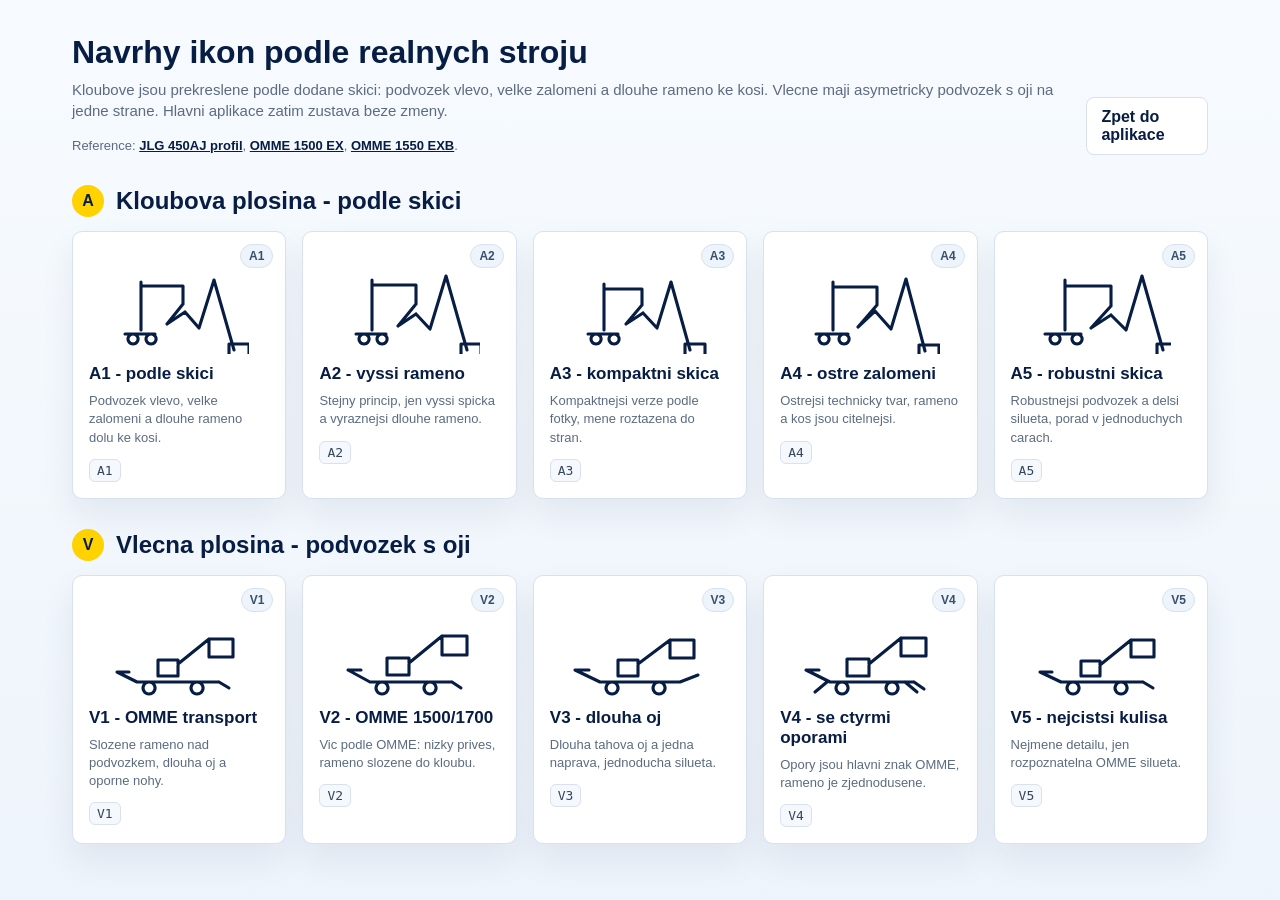
==== commit 9571c992: "Update articulated icon variants from sketch" ====
--- a/icon-variants.html
+++ b/icon-variants.html
@@ -19,8 +19,8 @@
 </head>
 <body>
   <main>
-    <header><div><h1>Navrhy ikon podle realnych stroju</h1><p class="sub">Kloubove maji samostatne vetsi Z bez spojnice ze zakladny a delsi spoj ke kosi. Vlecne maji asymetricky podvozek s oji na jedne strane. Hlavni aplikace zatim zustava beze zmeny.</p><p class="refs">Reference: <a href="https://lift-iq.eu/machines/scissor-lift-jlg-450aj">JLG 450AJ profil</a>, <a href="https://www.ommelift.com/gallery/pictures/trailer-lifts/1500-ex">OMME 1500 EX</a>, <a href="https://altimaskiner.dk/omme-1550-exb15m-trailerlift/694318.html">OMME 1550 EXB</a>.</p></div><a class="back" href="./">Zpet do aplikace</a></header>
-    <section><div class="section-head"><span class="badge">A</span><h2>Kloubova plosina - vetsi samostatne Z</h2></div><div class="grid"><article class="card"><div class="tag">A1</div><div class="icon"><svg viewBox="0 0 140 96" aria-hidden="true"><path d="M18 84h54M29 84a6 6 0 1 0 .1 0M62 84a6 6 0 1 0 .1 0M55 76l26-52M81 24H54M54 24l24-14M78 10h30M108 10l17 14M124 20h18v18h-18z"/></svg></div><h3>A1 - JLG 450AJ profil</h3><p>Velka zakladna, Z rameno a kos vpravo nahore.</p><code>A1</code></article><article class="card"><div class="tag">A2</div><div class="icon"><svg viewBox="0 0 140 96" aria-hidden="true"><path d="M17 84h54M29 84a6 6 0 1 0 .1 0M63 84a6 6 0 1 0 .1 0M55 77l30-58M85 19H54M54 19l25-13M79 6h31M110 6l18 16M127 18h18v18h-18z"/></svg></div><h3>A2 - vyssi Z</h3><p>Vyssi zalomeni podle 450AJ, dobre citelne i male.</p><code>A2</code></article><article class="card"><div class="tag">A3</div><div class="icon"><svg viewBox="0 0 140 96" aria-hidden="true"><path d="M19 84h52M30 84a6 6 0 1 0 .1 0M62 84a6 6 0 1 0 .1 0M56 76l24-46M80 30H56M56 30l22-13M78 17h29M107 17l17 12M123 25h18v18h-18z"/></svg></div><h3>A3 - kompaktni 450AJ</h3><p>Kompaktni silueta s kratsim hornim ramenem.</p><code>A3</code></article><article class="card"><div class="tag">A4</div><div class="icon"><svg viewBox="0 0 140 96" aria-hidden="true"><path d="M18 84h54M29 84a6 6 0 1 0 .1 0M63 84a6 6 0 1 0 .1 0M55 76l27-50M82 26H54M54 26l28-16M82 10h30M112 10l18 19M129 25h18v18h-18z"/></svg></div><h3>A4 - teleskop v Z</h3><p>Dlouhe horni rameno jako u kloubovych JLG.</p><code>A4</code></article><article class="card"><div class="tag">A5</div><div class="icon"><svg viewBox="0 0 140 96" aria-hidden="true"><path d="M16 84h58M28 84a6 6 0 1 0 .1 0M64 84a6 6 0 1 0 .1 0M54 77l30-55M84 22H52M52 22l27-15M79 7h34M113 7l18 16M130 19h18v19h-18z"/></svg></div><h3>A5 - nejvice stroj</h3><p>Robustnejsi zakladna a rameno, porad piktogram.</p><code>A5</code></article></div></section>
+    <header><div><h1>Navrhy ikon podle realnych stroju</h1><p class="sub">Kloubove jsou prekreslene podle dodane skici: podvozek vlevo, velke zalomeni a dlouhe rameno ke kosi. Vlecne maji asymetricky podvozek s oji na jedne strane. Hlavni aplikace zatim zustava beze zmeny.</p><p class="refs">Reference: <a href="https://lift-iq.eu/machines/scissor-lift-jlg-450aj">JLG 450AJ profil</a>, <a href="https://www.ommelift.com/gallery/pictures/trailer-lifts/1500-ex">OMME 1500 EX</a>, <a href="https://altimaskiner.dk/omme-1550-exb15m-trailerlift/694318.html">OMME 1550 EXB</a>.</p></div><a class="back" href="./">Zpet do aplikace</a></header>
+    <section><div class="section-head"><span class="badge">A</span><h2>Kloubova plosina - podle skici</h2></div><div class="grid"><article class="card"><div class="tag">A1</div><div class="icon"><svg viewBox="0 0 140 96" aria-hidden="true"><path d="M16 76h30M24 76a5 5 0 1 0 .1 0M42 76a5 5 0 1 0 .1 0M32 72V24M32 28h42M74 28v18M74 46l-16 20M58 66l18-12M76 54l14 16M90 70l15-48M105 22l20 70M120 86h20v18h-20z"/></svg></div><h3>A1 - podle skici</h3><p>Podvozek vlevo, velke zalomeni a dlouhe rameno dolu ke kosi.</p><code>A1</code></article><article class="card"><div class="tag">A2</div><div class="icon"><svg viewBox="0 0 140 96" aria-hidden="true"><path d="M16 76h30M24 76a5 5 0 1 0 .1 0M42 76a5 5 0 1 0 .1 0M32 72V22M32 27h44M76 27v19M76 46l-18 22M58 68l18-12M76 56l14 15M90 71l16-53M106 18l21 74M121 86h20v18h-20z"/></svg></div><h3>A2 - vyssi rameno</h3><p>Stejny princip, jen vyssi spicka a vyraznejsi dlouhe rameno.</p><code>A2</code></article><article class="card"><div class="tag">A3</div><div class="icon"><svg viewBox="0 0 140 96" aria-hidden="true"><path d="M18 76h30M26 76a5 5 0 1 0 .1 0M44 76a5 5 0 1 0 .1 0M34 72V26M34 31h38M72 31v16M72 47l-16 19M56 66l17-11M73 55l14 15M87 70l14-46M101 24l19 68M115 86h20v18h-20z"/></svg></div><h3>A3 - kompaktni skica</h3><p>Kompaktnejsi verze podle fotky, mene roztazena do stran.</p><code>A3</code></article><article class="card"><div class="tag">A4</div><div class="icon"><svg viewBox="0 0 140 96" aria-hidden="true"><path d="M16 76h32M24 76a5 5 0 1 0 .1 0M44 76a5 5 0 1 0 .1 0M33 72V24M33 29h44M77 29v18M77 47l-19 22M58 69l17-16M75 53l16 18M91 71l15-50M106 21l19 72M119 87h20v18h-20z"/></svg></div><h3>A4 - ostre zalomeni</h3><p>Ostrejsi technicky tvar, rameno a kos jsou citelnejsi.</p><code>A4</code></article><article class="card"><div class="tag">A5</div><div class="icon"><svg viewBox="0 0 140 96" aria-hidden="true"><path d="M14 76h36M24 76a5 5 0 1 0 .1 0M46 76a5 5 0 1 0 .1 0M34 72V22M34 28h46M80 28v20M80 48l-20 22M60 70l20-13M80 57l15 15M95 72l16-54M111 18l21 74M126 86h20v18h-20z"/></svg></div><h3>A5 - robustni skica</h3><p>Robustnejsi podvozek a delsi silueta, porad v jednoduchych carach.</p><code>A5</code></article></div></section>
     <section><div class="section-head"><span class="badge">V</span><h2>Vlecna plosina - podvozek s oji</h2></div><div class="grid"><article class="card"><div class="tag">V1</div><div class="icon"><svg viewBox="0 0 140 96" aria-hidden="true"><path d="M28 80h82M40 80a6 6 0 1 0 .1 0M88 80a6 6 0 1 0 .1 0M28 80L8 70M8 70h12M110 80l10 6M49 58h20v16H49zM69 62l31-25M100 37h24v18h-24z"/></svg></div><h3>V1 - OMME transport</h3><p>Slozene rameno nad podvozkem, dlouha oj a oporne nohy.</p><code>V1</code></article><article class="card"><div class="tag">V2</div><div class="icon"><svg viewBox="0 0 140 96" aria-hidden="true"><path d="M30 80h82M42 80a6 6 0 1 0 .1 0M90 80a6 6 0 1 0 .1 0M30 80L8 68M8 68h13M112 80l9 6M47 56h22v17H47zM69 61l33-27M102 34h25v19h-25z"/></svg></div><h3>V2 - OMME 1500/1700</h3><p>Vic podle OMME: nizky prives, rameno slozene do kloubu.</p><code>V2</code></article><article class="card"><div class="tag">V3</div><div class="icon"><svg viewBox="0 0 140 96" aria-hidden="true"><path d="M30 80h80M42 80a6 6 0 1 0 .1 0M89 80a6 6 0 1 0 .1 0M30 80L5 68M5 68h14M110 80l18-7M48 58h20v16H48zM68 62l32-24M100 38h24v18h-24z"/></svg></div><h3>V3 - dlouha oj</h3><p>Dlouha tahova oj a jedna naprava, jednoducha silueta.</p><code>V3</code></article><article class="card"><div class="tag">V4</div><div class="icon"><svg viewBox="0 0 140 96" aria-hidden="true"><path d="M30 80h84M42 80a6 6 0 1 0 .1 0M92 80a6 6 0 1 0 .1 0M30 80L6 68M6 68h13M114 80l10 7M47 57h22v17H47zM69 62l32-26M101 36h25v18h-25zM27 80l-12 10M105 80l12 10"/></svg></div><h3>V4 - se ctyrmi oporami</h3><p>Opory jsou hlavni znak OMME, rameno je zjednodusene.</p><code>V4</code></article><article class="card"><div class="tag">V5</div><div class="icon"><svg viewBox="0 0 140 96" aria-hidden="true"><path d="M30 80h82M42 80a6 6 0 1 0 .1 0M90 80a6 6 0 1 0 .1 0M30 80L9 70M9 70h12M112 80l10 6M50 59h19v15H50zM69 63l31-25M100 38h23v17h-23z"/></svg></div><h3>V5 - nejcistsi kulisa</h3><p>Nejmene detailu, jen rozpoznatelna OMME silueta.</p><code>V5</code></article></div></section>
   </main>
 </body>
